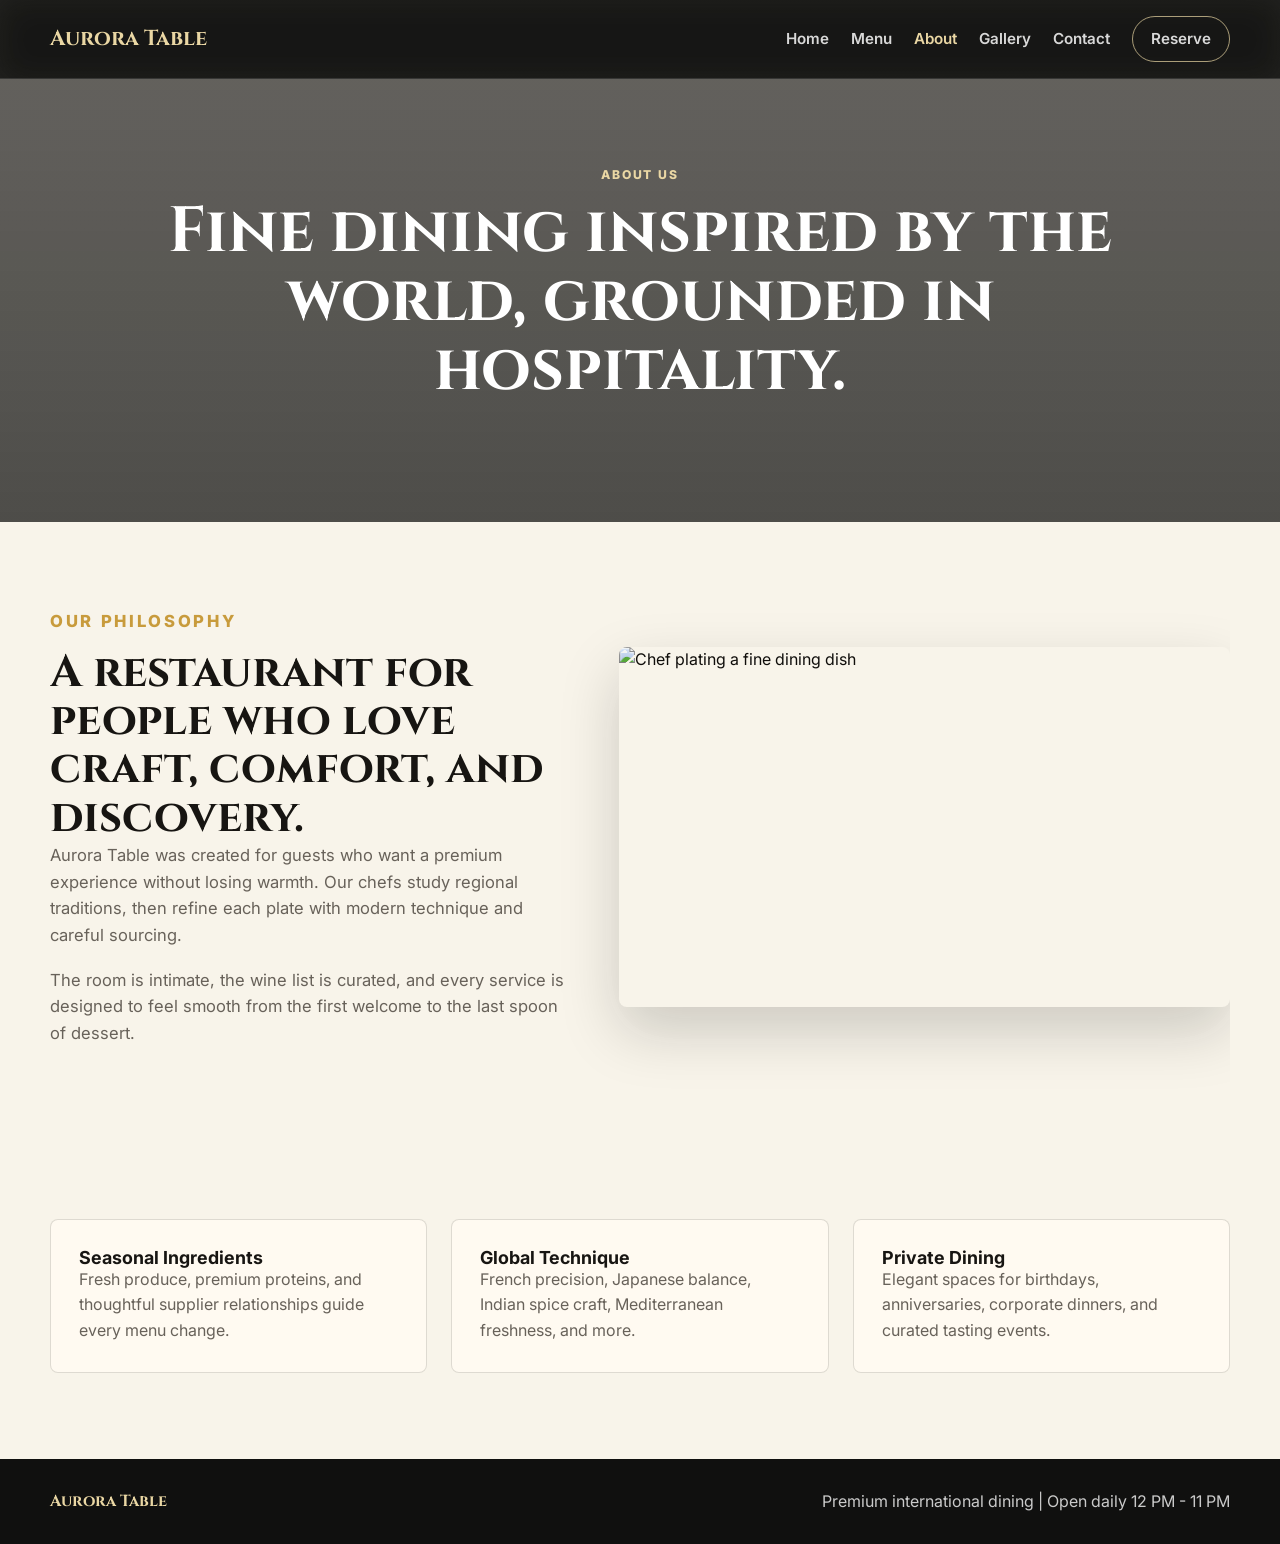
==== about.html @ 7c15a8b0 "multi user registration and multi user carts" ====
<!DOCTYPE html>
<html lang="en">
<head>
  <meta charset="UTF-8">
  <meta name="viewport" content="width=device-width, initial-scale=1.0">
  <title>About | Aurora Table</title>
  <link rel="preconnect" href="https://fonts.googleapis.com">
  <link rel="preconnect" href="https://fonts.gstatic.com" crossorigin>
  <link href="https://fonts.googleapis.com/css2?family=Cinzel:wght@600;700&family=Inter:wght@400;500;600;700&display=swap" rel="stylesheet">
  <link rel="stylesheet" href="css/common.css">
  <link rel="stylesheet" href="css/about.css">
</head>
<body>
  <header class="site-header">
    <nav class="navbar">
      <a class="brand" href="index.html">Aurora Table</a>
      <input type="checkbox" id="nav-toggle" class="nav-toggle">
      <label for="nav-toggle" class="nav-button" aria-label="Open navigation"><span></span><span></span><span></span></label>
      <div class="nav-links">
        <a href="index.html">Home</a>
        <a href="menu.html">Menu</a>
        <a href="about.html" class="active">About</a>
        <a href="gallery.html">Gallery</a>
        <a href="contact.html">Contact</a>
        <a href="reservation.html" class="nav-cta">Reserve</a>
      </div>
    </nav>
  </header>

  <main>
    <section class="page-hero about-hero">
      <p class="eyebrow">About Us</p>
      <h1>Fine dining inspired by the world, grounded in hospitality.</h1>
    </section>

    <section class="section story-layout">
      <div>
        <p class="eyebrow dark">Our Philosophy</p>
        <h2>A restaurant for people who love craft, comfort, and discovery.</h2>
        <p>Aurora Table was created for guests who want a premium experience without losing warmth. Our chefs study regional traditions, then refine each plate with modern technique and careful sourcing.</p>
        <p>The room is intimate, the wine list is curated, and every service is designed to feel smooth from the first welcome to the last spoon of dessert.</p>
      </div>
      <img src="https://images.unsplash.com/photo-1574966739987-65e38db0f7ce?auto=format&fit=crop&w=900&q=80" alt="Chef plating a fine dining dish">
    </section>

    <section class="section values">
      <div>
        <h3>Seasonal Ingredients</h3>
        <p>Fresh produce, premium proteins, and thoughtful supplier relationships guide every menu change.</p>
      </div>
      <div>
        <h3>Global Technique</h3>
        <p>French precision, Japanese balance, Indian spice craft, Mediterranean freshness, and more.</p>
      </div>
      <div>
        <h3>Private Dining</h3>
        <p>Elegant spaces for birthdays, anniversaries, corporate dinners, and curated tasting events.</p>
      </div>
    </section>
  </main>

  <footer class="footer">
    <p>Aurora Table</p>
    <p>Premium international dining | Open daily 12 PM - 11 PM</p>
  </footer>
</body>
</html>
---- css/common.css ----
/* Shared base, layout, navigation, buttons, footer, and animations. */

:root {
  --ink: #171512;
  --muted: #68625a;
  --cream: #f8f4ea;
  --paper: #fffaf1;
  --charcoal: #10100f;
  --gold: #c89b3c;
  --gold-soft: #ead7a4;
  --line: rgba(23, 21, 18, 0.14);
  --shadow: 0 24px 60px rgba(16, 16, 15, 0.18);
  --shadow-hover: 0 34px 90px rgba(16, 16, 15, 0.26);
  --ease: cubic-bezier(0.22, 1, 0.36, 1);
}

* {
  box-sizing: border-box;
}

html {
  scroll-behavior: smooth;
}

body {
  margin: 0;
  font-family: "Inter", Arial, sans-serif;
  color: var(--ink);
  background: var(--cream);
  line-height: 1.6;
  animation: pageFade 0.75s ease both;
}

img {
  display: block;
  width: 100%;
  transition: transform 0.8s var(--ease), filter 0.5s ease;
}

a {
  color: inherit;
  text-decoration: none;
}

h1,
h2,
h3 {
  margin: 0;
  line-height: 1.08;
}

h1,
h2,
.brand {
  font-family: "Cinzel", Georgia, serif;
}

h1 {
  font-size: clamp(2.9rem, 6vw, 5.7rem);
  letter-spacing: 0;
}

h2 {
  font-size: clamp(2rem, 3.5vw, 3.25rem);
}

h3 {
  font-size: 1.12rem;
}

p {
  margin: 0;
}

.site-header {
  position: fixed;
  top: 0;
  left: 0;
  right: 0;
  z-index: 20;
  background: rgba(16, 16, 15, 0.78);
  backdrop-filter: blur(16px);
  border-bottom: 1px solid rgba(255, 255, 255, 0.12);
  animation: headerDrop 0.75s var(--ease) both;
  transition: background 0.35s ease, border-color 0.35s ease, box-shadow 0.35s ease;
}

.navbar {
  width: min(1180px, calc(100% - 36px));
  margin: 0 auto;
  min-height: 78px;
  display: flex;
  align-items: center;
  justify-content: space-between;
  gap: 24px;
}

.brand {
  color: var(--gold-soft);
  font-size: 1.35rem;
  font-weight: 700;
  transition: color 0.3s ease, transform 0.3s var(--ease);
}

.brand:hover {
  color: white;
  transform: translateY(-2px);
}

.nav-links {
  display: flex;
  align-items: center;
  gap: 22px;
  color: rgba(255, 255, 255, 0.84);
  font-size: 0.95rem;
  font-weight: 600;
}

.nav-links a {
  position: relative;
  transition: color 0.25s ease, transform 0.25s var(--ease);
}

.nav-links a:not(.nav-cta)::after {
  position: absolute;
  left: 0;
  right: 0;
  bottom: -7px;
  height: 2px;
  content: "";
  background: linear-gradient(90deg, transparent, var(--gold-soft), transparent);
  opacity: 0;
  transform: scaleX(0);
  transition: opacity 0.3s ease, transform 0.3s var(--ease);
}

.nav-links a:hover,
.nav-links .active {
  color: var(--gold-soft);
}

.nav-links a:hover {
  transform: translateY(-2px);
}

.nav-links a:hover::after,
.nav-links .active::after {
  opacity: 1;
  transform: scaleX(1);
}

.nav-cta {
  border: 1px solid rgba(234, 215, 164, 0.7);
  padding: 10px 18px;
  border-radius: 999px;
  transition: background 0.3s ease, color 0.3s ease, border-color 0.3s ease, box-shadow 0.3s ease, transform 0.3s var(--ease);
}

.nav-cta:hover {
  color:black !important ;
  background: var(--gold-soft);
  border-color: var(--gold-soft);
  box-shadow: 0 12px 28px rgba(200, 155, 60, 0.28);
}

.nav-toggle,
.nav-button {
  display: none;
}

.hero::after,
.page-hero::after {
  position: absolute;
  inset: 0;
  pointer-events: none;
  content: "";
  background: linear-gradient(120deg, transparent 0%, rgba(255, 255, 255, 0.08) 48%, transparent 58%);
  transform: translateX(-120%);
  animation: lightSweep 2.5s ease 0.6s both;
}

.hero-content,
.section,
.cta-section {
  width: min(1180px, calc(100% - 36px));
  margin: 0 auto;
}

.hero-content > *,
.page-hero > * {
  opacity: 0;
  transform: translateY(28px);
  animation: revealUp 0.9s var(--ease) forwards;
}

.hero-content .eyebrow,
.page-hero .eyebrow {
  animation-delay: 0.35s;
}

.hero-content h1,
.page-hero h1 {
  animation-delay: 0.52s;
}

.hero-content > p:not(.eyebrow) {
  animation-delay: 0.72s;
}

.eyebrow {
  display: inline-block;
  margin-bottom: 14px;
  color: var(--gold-soft);
  font-size: 0.76rem;
  font-weight: 800;
  letter-spacing: 0.16em;
  text-transform: uppercase;
}

.eyebrow.dark {
  color: var(--gold);
}

.btn {
  display: inline-flex;
  min-height: 48px;
  align-items: center;
  justify-content: center;
  border-radius: 999px;
  padding: 0 24px;
  border: 1px solid transparent;
  font-weight: 800;
  cursor: pointer;
  position: relative;
  overflow: hidden;
  transition: background 0.32s ease, color 0.32s ease, border-color 0.32s ease, box-shadow 0.32s ease, transform 0.32s var(--ease);
}

.btn::before {
  position: absolute;
  inset: 0;
  content: "";
  background: linear-gradient(120deg, transparent, rgba(255, 255, 255, 0.42), transparent);
  transform: translateX(-120%);
  transition: transform 0.65s var(--ease);
}

.btn:hover {
  transform: translateY(-3px);
}

.btn:hover::before {
  transform: translateX(120%);
}

.btn.primary {
  background: var(--gold);
  color: #17120a;
  box-shadow: 0 14px 32px rgba(200, 155, 60, 0.25);
}

.btn.primary:hover {
  background: var(--gold-soft);
  box-shadow: 0 20px 46px rgba(200, 155, 60, 0.36);
}

.btn.secondary {
  color: white;
  border-color: rgba(255, 255, 255, 0.58);
}

.btn.secondary:hover {
  background: rgba(255, 255, 255, 0.12);
  border-color: var(--gold-soft);
}

.section {
  padding: 86px 0;
  animation: revealUp 0.85s var(--ease) both;
  animation-delay: 0.12s;
}

.section-heading {
  display: flex;
  align-items: end;
  justify-content: space-between;
  gap: 24px;
  margin-bottom: 34px;
}

.footer {
  display: flex;
  justify-content: space-between;
  gap: 16px;
  padding: 30px max(18px, calc((100% - 1180px) / 2));
  color: rgba(255, 255, 255, 0.78);
  background: var(--charcoal);
}

.footer p:first-child {
  color: var(--gold-soft);
  font-family: "Cinzel", Georgia, serif;
  font-weight: 700;
}

.page-hero {
  position: relative;
  overflow: hidden;
  min-height: 58vh;
  display: flex;
  flex-direction: column;
  align-items: center;
  justify-content: center;
  text-align: center;
  color: white;
  padding: 120px 18px 72px;
  background-position: center;
  background-size: cover;
  isolation: isolate;
}

.page-hero h1 {
  max-width: 980px;
  font-size: clamp(2.4rem, 5vw, 4.6rem);
}

@media (max-width: 860px) {
  .nav-button {
          display: flex;
          flex-direction: column;
          gap: 5px;
          cursor: pointer;
          transition: transform 0.3s var(--ease);
        }

  .nav-button:hover {
          transform: scale(1.06);
        }

  .nav-button span {
          width: 28px;
          height: 2px;
          background: var(--gold-soft);
          transition: transform 0.3s ease, opacity 0.3s ease;
        }

  .nav-links {
          position: absolute;
          top: 78px;
          left: 0;
          right: 0;
          display: none;
          flex-direction: column;
          align-items: stretch;
          gap: 0;
          padding: 14px 24px 24px;
          background: rgba(16, 16, 15, 0.97);
          animation: mobileMenu 0.35s var(--ease) both;
        }

  .nav-links a {
          padding: 14px 0;
        }

  .nav-cta {
          text-align: center;
        }

  .nav-toggle:checked ~ .nav-links {
          display: flex;
        }

  .section {
          padding: 62px 0;
        }

  .section-heading {
          display: block;
        }

  .footer {
          flex-direction: column;
        }
}

@media (max-width: 560px) {
  .navbar,
  .hero-content,
  .section,
  .cta-section {
    width: min(100% - 28px, 1180px);
  }

  h1 {
          font-size: clamp(2.45rem, 13vw, 3.4rem);
        }

  h2 {
          font-size: clamp(1.75rem, 9vw, 2.3rem);
        }

  .btn {
          width: 100%;
        }

  .page-hero {
          min-height: 50vh;
        }
}

@media (prefers-reduced-motion: reduce) {
  *,
  *::before,
  *::after {
    scroll-behavior: auto !important;
    animation-duration: 0.01ms !important;
    animation-iteration-count: 1 !important;
    transition-duration: 0.01ms !important;
  }
}

@keyframes pageFade {
  from {
    opacity: 0;
  }
  to {
    opacity: 1;
  }
}

@keyframes headerDrop {
  from {
    opacity: 0;
    transform: translateY(-18px);
  }
  to {
    opacity: 1;
    transform: translateY(0);
  }
}

@keyframes revealUp {
  from {
    opacity: 0;
    transform: translateY(28px);
  }
  to {
    opacity: 1;
    transform: translateY(0);
  }
}

@keyframes heroGlow {
  from {
    opacity: 0.55;
    transform: scale(1);
  }
  to {
    opacity: 1;
    transform: scale(1.08);
  }
}

@keyframes lightSweep {
  to {
    transform: translateX(120%);
  }
}

@keyframes galleryTileIn {
  from {
    opacity: 0;
    transform: translateY(24px) rotateX(7deg);
  }
  to {
    opacity: 1;
    transform: translateY(0) rotateX(0);
  }
}

@keyframes productVisualIn {
  from {
    opacity: 0;
    transform: translateY(34px) scale(0.92) rotate(-2deg);
  }
  to {
    opacity: 1;
    transform: translateY(0) scale(1) rotate(0);
  }
}

@keyframes productFloat {
  from {
    transform: translateY(0) rotate(0);
  }
  to {
    transform: translateY(-16px) rotate(0.7deg);
  }
}

@keyframes productAura {
  from {
    opacity: 0.45;
    transform: scale(0.96);
  }
  to {
    opacity: 1;
    transform: scale(1.08);
  }
}

@keyframes pricePulse {
  0%,
  100% {
    transform: scale(1);
    box-shadow: 0 20px 45px rgba(0, 0, 0, 0.28);
  }
  50% {
    transform: scale(1.08);
    box-shadow: 0 26px 58px rgba(200, 155, 60, 0.35);
  }
}

@keyframes mobileMenu {
  from {
    opacity: 0;
    transform: translateY(-10px);
  }
  to {
    opacity: 1;
    transform: translateY(0);
  }
}
---- css/about.css ----
/* About page styles for about.html. */

.intro-grid > p,
.feature-copy p,
.story-layout p,
.reserve-layout p {
  color: var(--muted);
  font-size: 1.04rem;
}

.feature-image img,
.story-layout img,
.gallery-grid img {
  height: 100%;
  min-height: 360px;
  object-fit: cover;
  border-radius: 8px;
  box-shadow: var(--shadow);
  filter: saturate(0.92) contrast(1.06) brightness(0.96);
}

.feature-image,
.story-layout,
.gallery-grid {
  overflow: hidden;
}

.feature-image:hover img,
.story-layout:hover img {
  filter: saturate(1.05) contrast(1.08) brightness(1);
  transform: scale(1.045);
}

.dish-grid,
.values {
  display: flex;
  flex-wrap: wrap;
  gap: 24px;
}

.dish-grid > *,
.values > * {
  flex: 1 1 calc((100% - 48px) / 3);
  min-width: 0;
}

.dish-card p,
.values p,
.menu-item p,
.contact-info p {
  color: var(--muted);
}

@media (max-width: 860px) {
  .intro-grid,
  .feature-band,
  .story-layout,
  .contact-layout,
  .reserve-layout,
  .dish-grid,
  .values {
    flex-direction: column;
  }
}

@media (max-width: 560px) {
  .dish-card:hover,
        .menu-card:hover,
        .gallery-tile:hover,
        .values div:hover,
        .menu-category:hover,
        .contact-info:hover,
        .form:hover {
          transform: translateY(-4px);
        }
}

.about-hero {
  background-image: linear-gradient(rgba(12, 12, 11, 0.62), rgba(12, 12, 11, 0.72)), url("https://images.unsplash.com/photo-1600891964599-f61ba0e24092?auto=format&fit=crop&w=1800&q=85");
}

.story-layout,
.contact-layout,
.reserve-layout {
  display: flex;
  gap: 48px;
  align-items: center;
}

.story-layout > :first-child,
.contact-layout > :first-child,
.reserve-layout > :first-child {
  flex: 0.92 1 0;
  min-width: 0;
}

.story-layout > :last-child,
.contact-layout > :last-child,
.reserve-layout > :last-child {
  flex: 1.08 1 0;
  min-width: 0;
}

.story-layout p + p {
  margin-top: 18px;
}

.values div {
  background: var(--paper);
  border: 1px solid var(--line);
  border-radius: 8px;
  padding: 28px;
  transition: border-color 0.35s ease, box-shadow 0.35s ease, transform 0.35s var(--ease);
}

.values div:hover {
  border-color: rgba(200, 155, 60, 0.35);
  box-shadow: 0 18px 44px rgba(16, 16, 15, 0.12);
  transform: translateY(-7px);
}
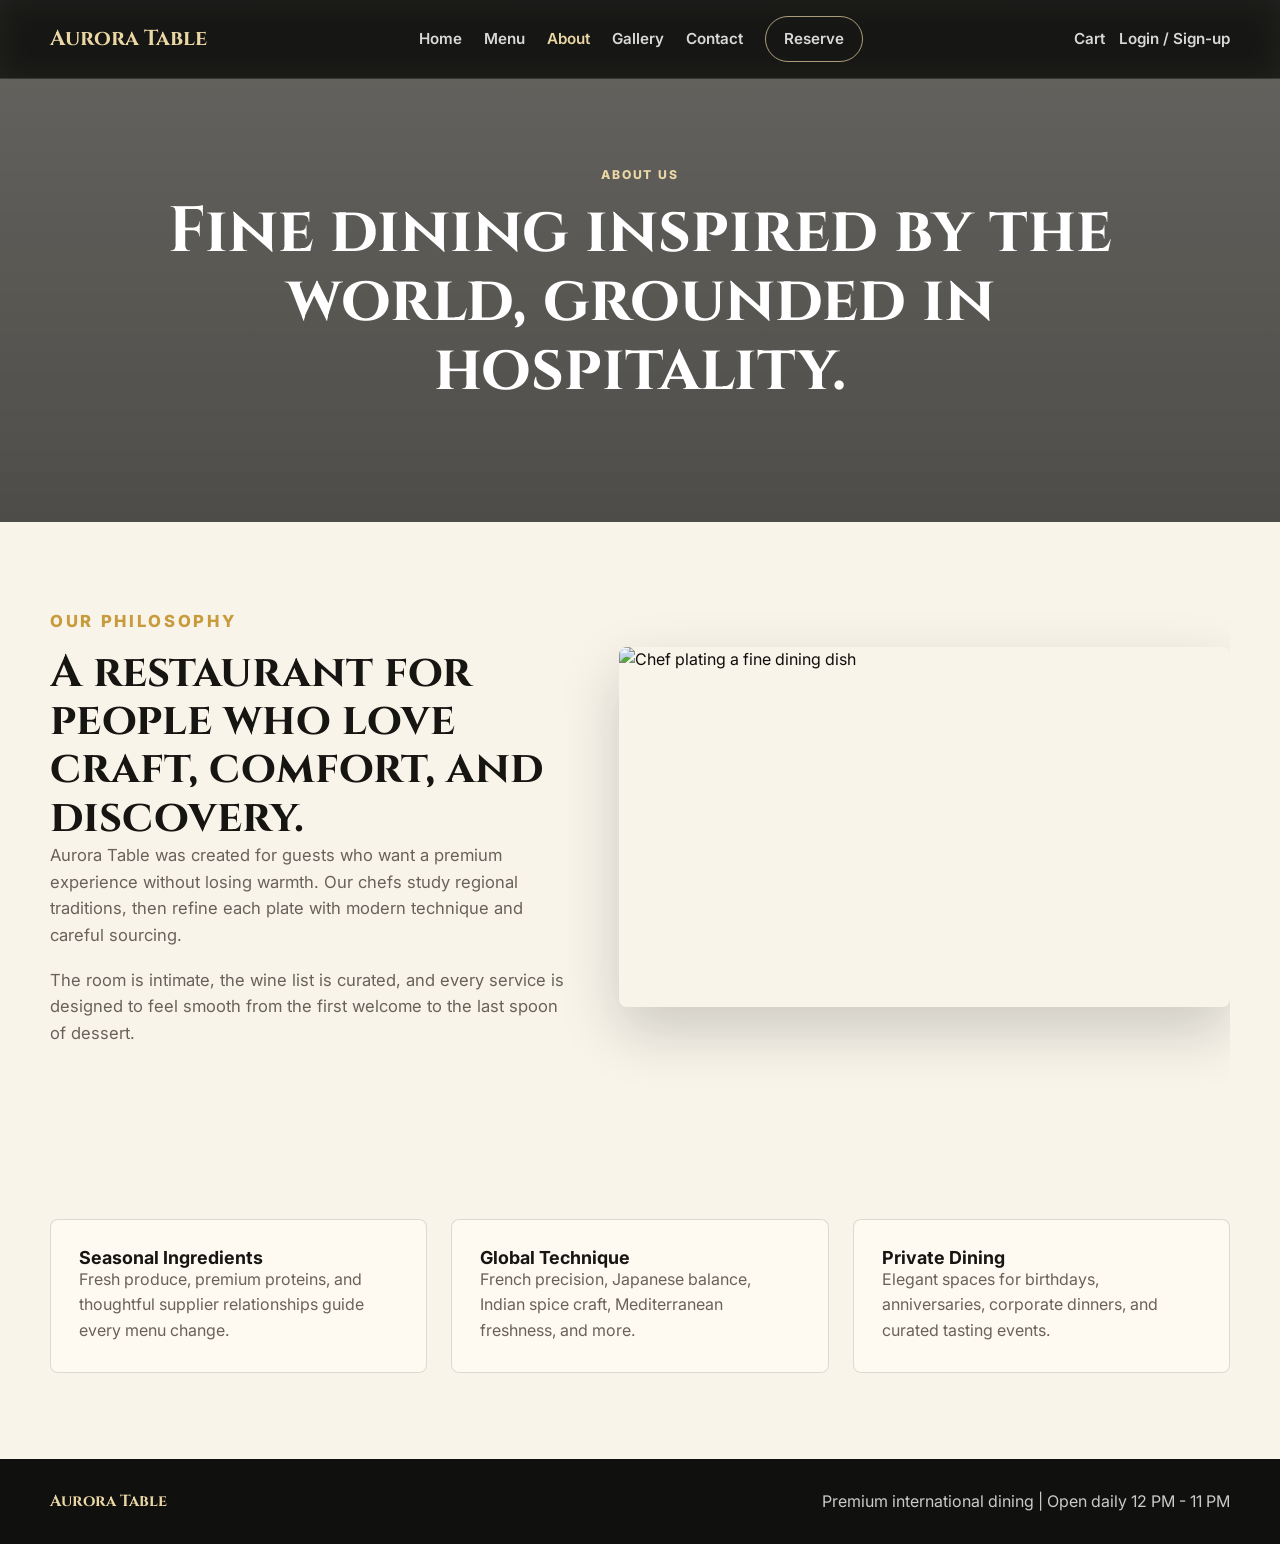
==== commit 2bee5be9: "Added add to cart page and orders too" ====
--- a/about.html
+++ b/about.html
@@ -24,6 +24,7 @@
         <a href="contact.html">Contact</a>
         <a href="reservation.html" class="nav-cta">Reserve</a>
       </div>
+      <div class="nav-links auth-links" data-auth-nav></div>
     </nav>
   </header>
 
@@ -63,5 +64,6 @@
     <p>Aurora Table</p>
     <p>Premium international dining | Open daily 12 PM - 11 PM</p>
   </footer>
+  <script src="js/auth.js"></script>
 </body>
 </html>
--- a/css/common.css
+++ b/css/common.css
@@ -119,6 +119,33 @@
 .nav-links a {
   position: relative;
   transition: color 0.25s ease, transform 0.25s var(--ease);
+}
+
+.auth-links {
+  gap: 14px;
+}
+
+.nav-user {
+  color: var(--gold-soft);
+  font-weight: 900;
+}
+
+.nav-logout {
+  border: 1px solid rgba(234, 215, 164, 0.7);
+  border-radius: 999px;
+  padding: 9px 14px;
+  color: var(--gold-soft);
+  background: transparent;
+  font: inherit;
+  font-weight: 800;
+  cursor: pointer;
+  transition: background 0.3s ease, color 0.3s ease, transform 0.3s var(--ease);
+}
+
+.nav-logout:hover {
+  color: #17120a;
+  background: var(--gold-soft);
+  transform: translateY(-2px);
 }
 
 .nav-links a:not(.nav-cta)::after {
@@ -358,6 +385,11 @@
           animation: mobileMenu 0.35s var(--ease) both;
         }
 
+  .auth-links {
+          top: 420px;
+          border-top: 1px solid rgba(234, 215, 164, 0.18);
+        }
+
   .nav-links a {
           padding: 14px 0;
         }
